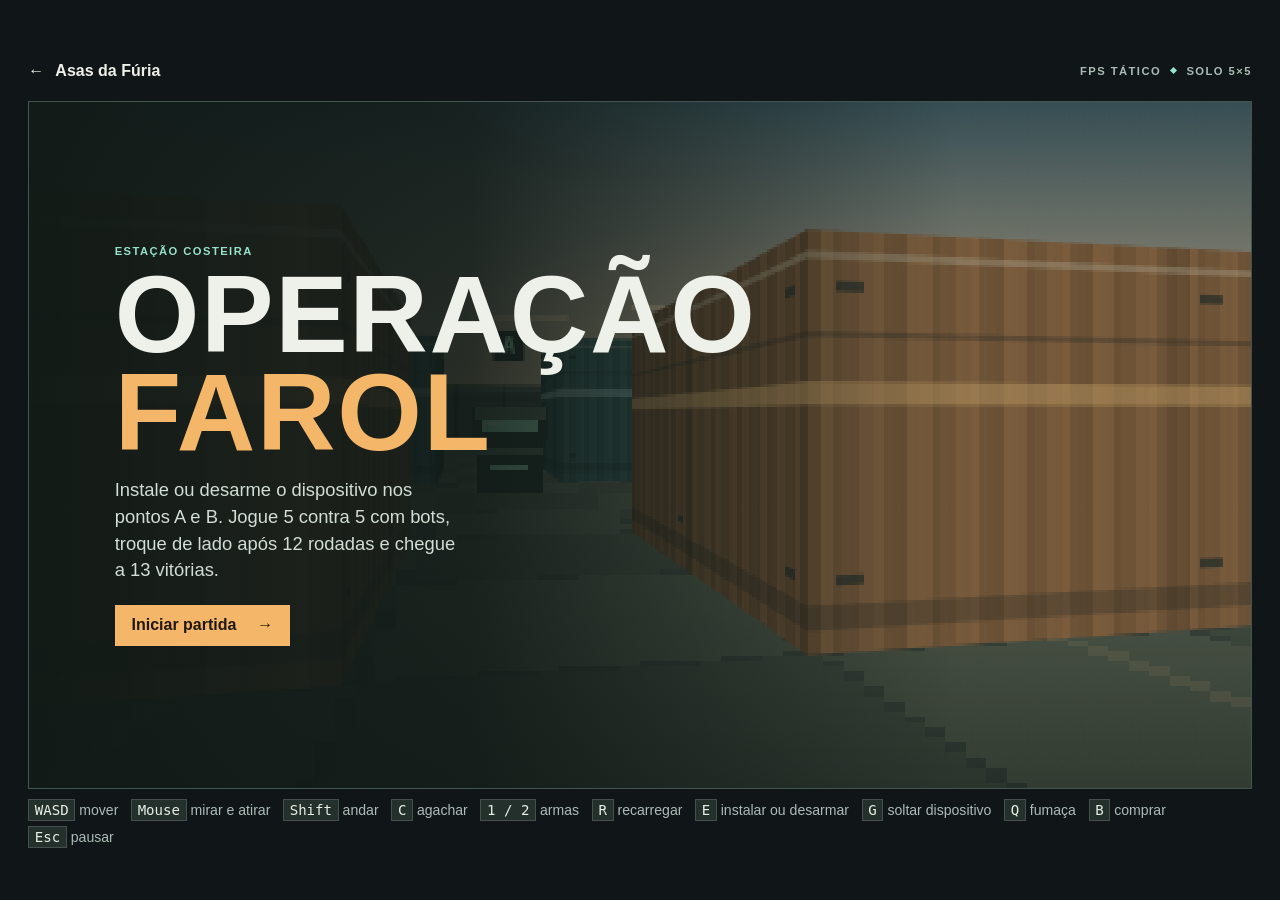
==== operacao.html @ 397035bd "Aprimora personagens e publica Operação Farol" ====
<!doctype html>
<html lang="pt-BR">
<head>
  <meta charset="utf-8">
  <meta name="viewport" content="width=device-width, initial-scale=1, viewport-fit=cover">
  <meta name="description" content="FPS tático solo de Asas da Fúria. Dispute rodadas 5 contra 5 com bots na estação Farol.">
  <title>Operação Farol · Asas da Fúria</title>
  <link rel="stylesheet" href="operacao.css">
</head>
<body>
  <main class="operation">
    <header class="header">
      <a href="index.html">← <span>Asas da Fúria</span></a>
      <span class="mode">FPS TÁTICO <i></i> SOLO 5×5</span>
      <button id="pause-operation" type="button" hidden>Pausar</button>
    </header>
    <section class="arena" aria-label="Operação Farol">
      <canvas id="arena" width="480" height="270" tabindex="-1" aria-label="Vista em primeira pessoa"></canvas>
      <div id="hud" class="tactical-hud" hidden>
        <canvas id="radar" class="radar" width="140" height="110" aria-label="Mapa da estação"></canvas>
        <div class="match-status">
          <div class="scoreboard">
            <div class="score allies"><span>ALIADOS</span><strong id="allies-score">0</strong><small id="allies-alive"></small></div>
            <div class="round"><span id="round-number"></span><strong id="timer"></strong><small id="role"></small></div>
            <div class="score rivals"><span>RIVAIS</span><strong id="rivals-score">0</strong><small id="rivals-alive"></small></div>
          </div>
          <p id="objective"></p>
        </div>
        <div id="feed" class="feed" aria-live="polite"></div>
        <div id="crosshair" class="crosshair"></div>
        <div id="feedback" class="feedback" role="status" hidden></div>
        <div class="vitals"><span>VIDA <strong id="health"></strong></span><span>COLETE <strong id="armor"></strong></span><span>CRÉDITOS <strong id="credits"></strong></span></div>
        <div class="ammo"><span id="utility" hidden>FUMAÇA ×1</span><span id="weapon"></span><strong id="magazine"></strong><small id="reserve"></small></div>
        <div id="buy-hint" class="buy-hint" hidden><button id="shop-button" type="button">B · Equipamento</button></div>
      </div>

      <div id="overlay" class="overlay">
        <div class="panel">
          <p class="eyebrow" id="eyebrow">ESTAÇÃO COSTEIRA</p>
          <h1 id="operation-title">OPERAÇÃO<br><em>FAROL</em></h1>
          <p id="summary">Instale ou desarme o dispositivo nos pontos A e B. Jogue 5 contra 5 com bots, troque de lado após 12 rodadas e chegue a 13 vitórias.</p>
          <button id="play-operation" class="primary" type="button">Iniciar partida <span aria-hidden="true">→</span></button>
        </div>
      </div>

      <section id="shop" class="shop" aria-labelledby="shop-title" hidden>
        <div class="shop-panel">
          <div class="shop-header"><h2 id="shop-title">Equipamento</h2><strong id="shop-credits"></strong></div>
          <div class="shop-items">
            <button type="button" data-buy="smg"><span>1 · Submetralhadora<small>Rajadas rápidas em curta distância</small></span><strong>1.250</strong></button>
            <button type="button" data-buy="rifle"><span>2 · Carabina<small>Mais dano e precisão em tiros curtos</small></span><strong>2.100</strong></button>
            <button type="button" data-buy="vest"><span>3 · Colete<small>Absorve parte do dano recebido</small></span><strong>550</strong></button>
            <button type="button" data-buy="kit"><span>4 · Kit de desarme<small>Na defesa, reduz o tempo de desarme pela metade</small></span><strong>400</strong></button>
            <button type="button" data-buy="smoke"><span>5 · Granada de fumaça<small>Cobre um corredor temporariamente</small></span><strong>300</strong></button>
          </div>
          <button id="close-shop" class="primary" type="button">Voltar à rodada →</button>
        </div>
      </section>

      <div id="touch" class="touch" aria-label="Controles por toque" hidden>
        <div class="touch-move">
          <button type="button" data-key="KeyW" aria-label="Avançar">▲</button>
          <button type="button" data-key="KeyA" aria-label="Mover à esquerda">◀</button>
          <button type="button" data-key="KeyS" aria-label="Recuar">▼</button>
          <button type="button" data-key="KeyD" aria-label="Mover à direita">▶</button>
        </div>
        <div class="touch-actions">
          <button type="button" data-key="KeyR">Recarregar</button>
          <button type="button" data-key="KeyE">Operar</button>
          <button type="button" data-key="Swap">Trocar arma</button>
          <button type="button" data-key="Fire">Disparar</button>
          <button type="button" data-key="KeyQ">Fumaça</button>
        </div>
      </div>
    </section>
    <footer>
      <div class="desktop-guide">
        <span><kbd>WASD</kbd> mover</span>
        <span><kbd>Mouse</kbd> mirar e atirar</span>
        <span><kbd>Shift</kbd> andar</span>
        <span><kbd>C</kbd> agachar</span>
        <span><kbd>1 / 2</kbd> armas</span>
        <span><kbd>R</kbd> recarregar</span>
        <span><kbd>E</kbd> instalar ou desarmar</span>
        <span><kbd>G</kbd> soltar dispositivo</span>
        <span><kbd>Q</kbd> fumaça</span>
        <span><kbd>B</kbd> comprar</span>
        <span><kbd>Esc</kbd> pausar</span>
      </div>
      <span class="touch-guide">Arraste na arena para mirar. Segure Operar nos pontos A ou B.</span>
    </footer>
  </main>
  <script src="audio.js"></script>
  <script src="character-art.js"></script>
  <script src="operacao-render.js"></script>
  <script src="operacao.js"></script>
</body>
</html>
---- operacao.css ----
:root {
  color-scheme: dark;
  font-family: "Trebuchet MS", sans-serif;
  color: #eef1e9;
  background: #101617;
  --line: #ffffff26;
  --mint: #95e2cc;
  --amber: #f4b669;
  --muted: #acbbb6;
}
* { box-sizing: border-box; }
[hidden] { display: none !important; }
body { margin: 0; min-height: 100dvh; display: grid; grid-template-columns: minmax(0, 1fr); place-items: center; }
a { color: inherit; }
button { font: inherit; color: inherit; cursor: pointer; }
button:focus-visible, a:focus-visible { outline: 2px solid var(--mint); outline-offset: 4px; }
.operation {
  --gutter: clamp(10px, 2.2vw, 34px);
  width: min(100%, 1600px, max(540px, calc((100dvh - 134px) * 16 / 9 + 2 * var(--gutter))));
  padding: 0 var(--gutter);
}
.header { min-height: 60px; display: flex; align-items: center; justify-content: space-between; gap: 12px; }
.header a { display: inline-flex; gap: .7em; text-decoration: none; font-weight: bold; }
.header a:hover { color: var(--mint); }
.header button, .buy-hint button { background: #182321; border: 1px solid var(--line); padding: .45em .8em; }
.header button:hover, .buy-hint button:hover { border-color: var(--mint); }
.mode, .eyebrow, .scoreboard span, .scoreboard small, .vitals, .ammo span {
  font-size: .7rem; letter-spacing: .13em; font-weight: bold;
}
.mode { margin-left: auto; color: var(--muted); white-space: nowrap; }
.mode i { display: inline-block; margin: 0 .5em .16em; width: 5px; height: 5px; background: var(--mint); transform: rotate(45deg); }
.arena { aspect-ratio: 16 / 9; isolation: isolate; position: relative; overflow: hidden; border: 1px solid #43534f; background: #212d29; }
#arena { display: block; width: 100%; height: 100%; image-rendering: pixelated; touch-action: none; }
#arena:focus { outline: none; }
.arena.active #arena { cursor: crosshair; }
.overlay, .shop { position: absolute; inset: 0; }
.overlay { display: grid; align-items: center; padding: 5% 7%; background: linear-gradient(90deg,#101916fa 0%,#101916df 36%,#10191638 76%); }
.panel { max-width: 34rem; }
.eyebrow { color: var(--mint); margin: 0 0 .8em; }
h1 { margin: 0; font-family: Impact, "Arial Black", sans-serif; font-size: clamp(2.2rem, 8.5vw, 8rem); line-height: .9; letter-spacing: .015em; }
h1 em { color: var(--amber); font-style: normal; }
#summary { color: #d2ddd5; max-width: 34ch; line-height: 1.45; margin: .85em 0 1.15em; font-size: clamp(.75rem, 1.5vw, 1.15rem); }
.primary { display: inline-flex; align-items: center; gap: 1.3em; padding: .7em 1.05em; background: var(--amber); color: #21180d; border: 0; font-weight: bold; }
.primary:hover { background: #ffd09a; }
.tactical-hud { position: absolute; inset: 0; pointer-events: none; font-variant-numeric: tabular-nums; }
.match-status { position: absolute; top: 2.8%; left: 50%; transform: translateX(-50%); text-align: center; width: min(46%, 390px); }
.scoreboard { display: grid; grid-template-columns: 1fr 1.05fr 1fr; background: #101815e8; border: 1px solid var(--line); }
.scoreboard > div { display: grid; gap: .1em; padding: .42em .3em; border-top: 2px solid; }
.scoreboard strong { font-size: clamp(.95rem, 2.4vw, 1.9rem); }
.scoreboard small { letter-spacing: .045em; }
.allies { color: var(--mint); }
.rivals { color: var(--amber); }
.round { color: #f1f2e8; }
#objective { display: inline-block; max-width: 100%; padding: .38em .72em; margin: .45em 0 0; background: #101815e8; color: #fff0d8; font-size: clamp(.62rem, 1.2vw, .95rem); }
#objective.armed { color: #24170b; background: var(--amber); font-weight: bold; }
.radar { position: absolute; top: 3%; left: 2%; width: clamp(53px, 13%, 140px); height: auto; border: 1px solid var(--line); }
.feed { position: absolute; top: 3%; right: 2%; text-align: right; max-width: 25%; font-size: clamp(.62rem, 1.1vw, .9rem); }
.feed p { margin: 0 0 .27em; padding: .23em .5em; background: #101815e8; }
.crosshair { position: absolute; top: 50%; left: 50%; transform: translate(-50%, -50%); width: 17px; height: 17px; color: #f1f9dc; filter: drop-shadow(1px 1px #15241f); background: linear-gradient(currentColor,currentColor) 50% 0/1px 5px, linear-gradient(currentColor,currentColor) 50% 100%/1px 5px, linear-gradient(currentColor,currentColor) 0 50%/5px 1px, linear-gradient(currentColor,currentColor) 100% 50%/5px 1px; background-repeat: no-repeat; }
.crosshair.hit { color: var(--amber); transform: translate(-50%, -50%) rotate(45deg); }
.crosshair { width: var(--crosshair-span, 17px); height: var(--crosshair-span, 17px); }
.feedback { position: absolute; left: 50%; top: 59%; width: max-content; max-width: 80%; transform: translateX(-50%); background: #101815ed; border: 1px solid var(--line); padding: .5em .8em; color: #fff2d9; text-align: center; font-size: clamp(.68rem, 1.45vw, 1rem); }
.vitals, .ammo { position: absolute; bottom: 3%; display: flex; gap: .8em; align-items: baseline; padding: .45em .75em; background: #101815e8; border: 1px solid var(--line); }
.vitals { left: 2%; color: var(--muted); }
.vitals strong { color: var(--mint); margin-left: .25em; }
.ammo { right: 2%; color: var(--muted); }
#utility { color: var(--mint); }
.ammo strong { font-size: clamp(.9rem, 2.5vw, 1.85rem); color: #fff2d9; }
.buy-hint { position: absolute; bottom: 3%; left: 50%; transform: translateX(-50%); pointer-events: auto; white-space: nowrap; }
.shop { display: grid; place-items: center; background: #0c1413d9; padding: 8px; overflow: auto; z-index: 2; }
.shop-panel { width: min(100%, 460px); padding: clamp(10px, 2.3vw, 26px); border: 1px solid #53665e; background: #192421; }
.shop-header { display: flex; justify-content: space-between; align-items: center; gap: 10px; margin-bottom: .65em; }
.shop h2 { margin: 0; font-size: clamp(1rem, 2.5vw, 1.6rem); }
.shop-header strong { color: var(--mint); }
.shop-items { display: grid; gap: .4em; margin-bottom: .7em; }
.shop-items button { display: flex; justify-content: space-between; align-items: center; gap: 10px; text-align: left; padding: .5em .65em; background: #26352f; border: 1px solid var(--line); }
.shop-items button:hover:not(:disabled) { border-color: var(--mint); }
.shop-items button:disabled { opacity: .5; cursor: default; }
.shop-items small { display: block; margin-top: .2em; color: var(--muted); }
.shop-items button strong { color: var(--amber); }
footer { padding: .65em 0; color: var(--muted); font-size: clamp(.66rem, 1.1vw, .92rem); line-height: 1.7; }
.desktop-guide { display: flex; flex-wrap: wrap; gap: .24em .9em; }
.desktop-guide span { white-space: nowrap; }
kbd { padding: .14em .4em; color: #e7eee5; background: #24302b; border: 1px solid var(--line); }
.touch, .touch-guide { display: none; }
@media (max-width: 630px) {
  .header { min-height: 45px; font-size: .82rem; }
  .mode, .eyebrow, .scoreboard span, .scoreboard small, .vitals, .ammo span { font-size: .52rem; letter-spacing: .055em; }
  .scoreboard > div { padding: .15em; }
  .primary, .buy-hint button { font-size: .75rem; }
  .vitals, .ammo { gap: .45em; }
  .buy-hint { bottom: calc(3% + 44px); }
  .shop-items button { font-size: .72rem; }
}
@media (max-width: 450px) and (orientation: portrait) {
  .arena { height: 350px; aspect-ratio: auto; }
  #arena { position: absolute; inset: 0; object-fit: cover; }
}
@media (pointer: coarse) {
  .desktop-guide { display: none; }
  .touch-guide { display: inline; }
  .touch { display: flex; position: absolute; inset: auto 2% 11%; align-items: end; justify-content: space-between; pointer-events: none; }
  .touch-move, .touch-actions { display: grid; grid-template-columns: repeat(3, auto); gap: 3px; }
  .touch-actions { grid-template-columns: repeat(2, auto); }
  .touch-move button:first-child { grid-column: 2; }
  .touch-move button:nth-child(2) { grid-column: 1; }
  .touch button { pointer-events: auto; touch-action: none; user-select: none; min-width: 39px; min-height: 39px; padding: 0 .45em; background: #172822dc; border: 1px solid #ffffff58; font-size: .72rem; }
  .touch button:active { background: #4e6257; }
  .touch button:disabled { opacity: .5; cursor: default; }
}
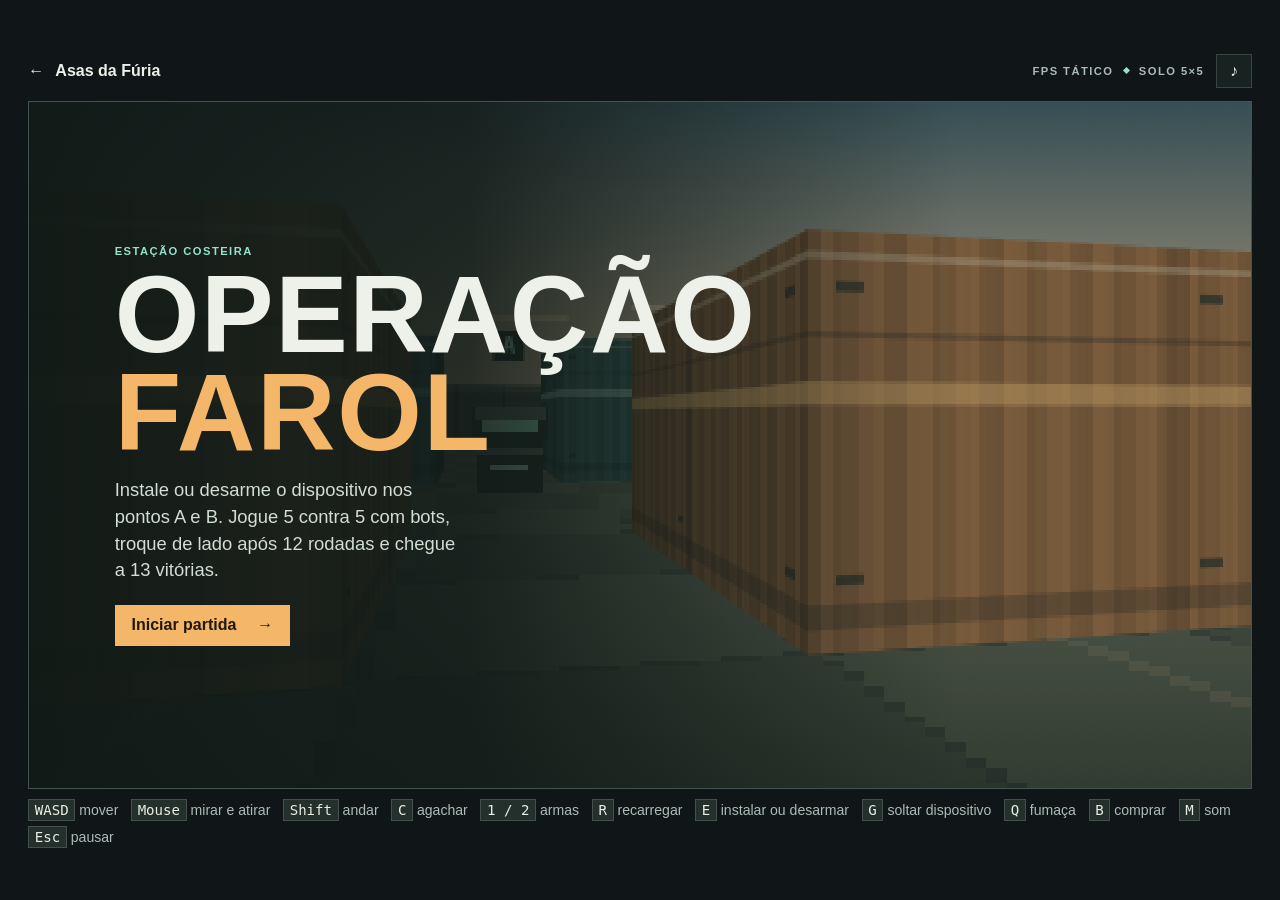
==== commit 50b9295f: "Adiciona efeitos cinematográficos de combate" ====
--- a/operacao.html
+++ b/operacao.html
@@ -12,6 +12,7 @@
     <header class="header">
       <a href="index.html">← <span>Asas da Fúria</span></a>
       <span class="mode">FPS TÁTICO <i></i> SOLO 5×5</span>
+      <button id="sound-operation" type="button" aria-label="Silenciar" aria-pressed="false">♪</button>
       <button id="pause-operation" type="button" hidden>Pausar</button>
     </header>
     <section class="arena" aria-label="Operação Farol">
@@ -85,6 +86,7 @@
         <span><kbd>G</kbd> soltar dispositivo</span>
         <span><kbd>Q</kbd> fumaça</span>
         <span><kbd>B</kbd> comprar</span>
+        <span><kbd>M</kbd> som</span>
         <span><kbd>Esc</kbd> pausar</span>
       </div>
       <span class="touch-guide">Arraste na arena para mirar. Segure Operar nos pontos A ou B.</span>
@@ -92,6 +94,7 @@
   </main>
   <script src="audio.js"></script>
   <script src="character-art.js"></script>
+  <script src="combat-fx.js"></script>
   <script src="operacao-render.js"></script>
   <script src="operacao.js"></script>
 </body>
--- a/operacao.css
+++ b/operacao.css
@@ -24,6 +24,7 @@
 .header a:hover { color: var(--mint); }
 .header button, .buy-hint button { background: #182321; border: 1px solid var(--line); padding: .45em .8em; }
 .header button:hover, .buy-hint button:hover { border-color: var(--mint); }
+#sound-operation[aria-pressed="true"] { color: var(--amber); }
 .mode, .eyebrow, .scoreboard span, .scoreboard small, .vitals, .ammo span {
   font-size: .7rem; letter-spacing: .13em; font-weight: bold;
 }
@@ -84,7 +85,7 @@
 kbd { padding: .14em .4em; color: #e7eee5; background: #24302b; border: 1px solid var(--line); }
 .touch, .touch-guide { display: none; }
 @media (max-width: 630px) {
-  .header { min-height: 45px; font-size: .82rem; }
+  .header { min-height: 45px; font-size: .82rem; gap: 6px; }
   .mode, .eyebrow, .scoreboard span, .scoreboard small, .vitals, .ammo span { font-size: .52rem; letter-spacing: .055em; }
   .scoreboard > div { padding: .15em; }
   .primary, .buy-hint button { font-size: .75rem; }
